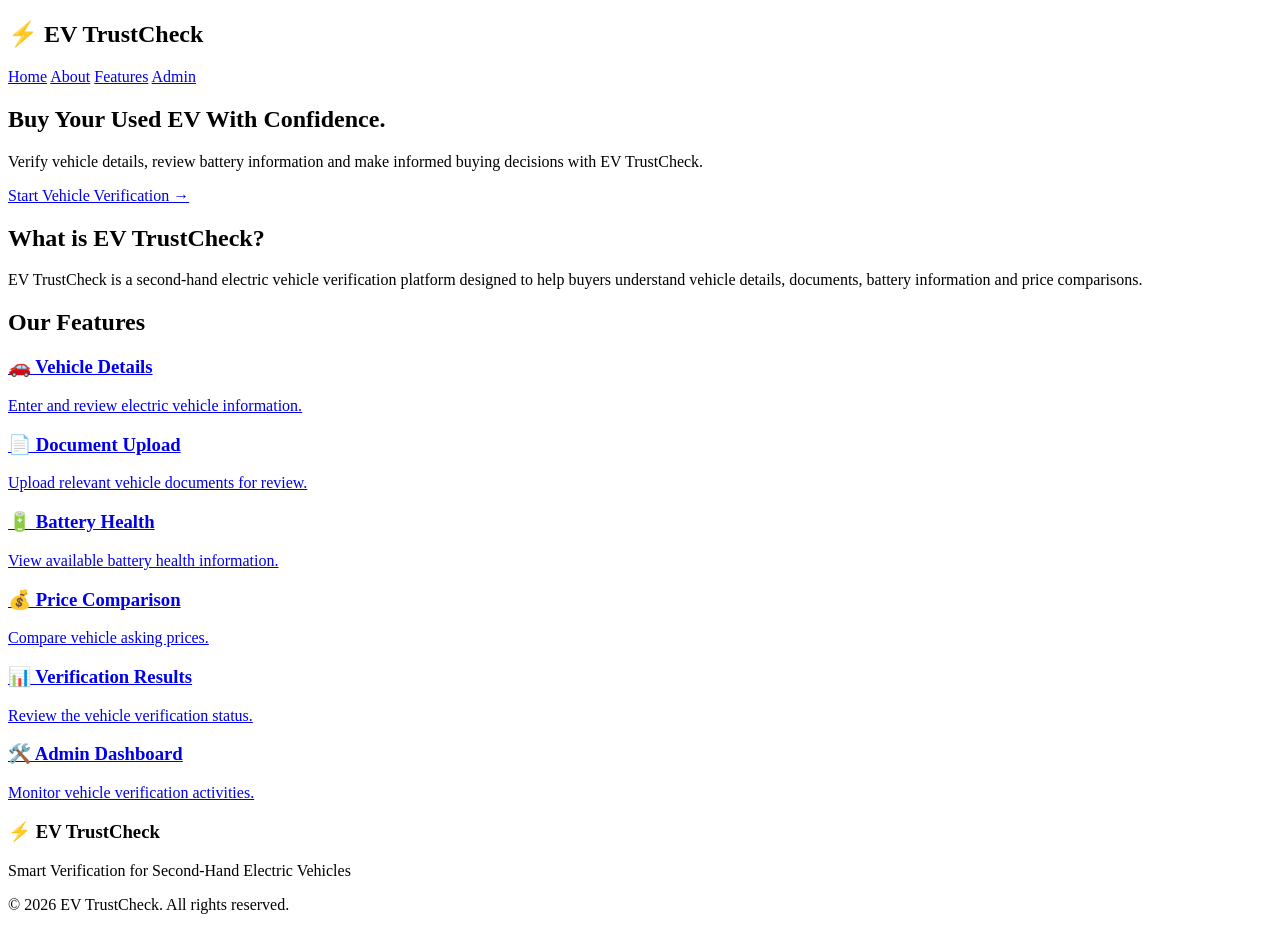
==== index.html @ 055411fd "Add files via upload Add EV TrustCheck frontend files" ====
<!DOCTYPE html>
<html lang="en">
<head>
    <meta charset="UTF-8">
    <meta name="viewport" content="width=device-width, initial-scale=1.0">
    <title>EV TrustCheck | Smart EV Verification</title>
    <link rel="stylesheet" href="css/style.css">
</head>

<body>

    <!-- Navigation -->
    <header class="navbar">
        <h2>⚡ EV TrustCheck</h2>

        <nav>
            <a href="index.html">Home</a>
            <a href="#about">About</a>
            <a href="#features">Features</a>
            <a href="admin-dashboard.html">Admin</a>
        </nav>
    </header>

    <!-- Hero Section -->
    <section class="hero">
        <div class="hero-content">
            <h1>
                Buy Your Used EV
                <span>With Confidence.</span>
            </h1>

            <p>
                Verify vehicle details, review battery information
                and make informed buying decisions with EV TrustCheck.
            </p>

            <a href="vehicle-details.html" class="primary-btn">
                Start Vehicle Verification →
            </a>
        </div>
    </section>

    <!-- About Section -->
    <section class="about" id="about">
        <h2>What is EV TrustCheck?</h2>

        <p>
            EV TrustCheck is a second-hand electric vehicle
            verification platform designed to help buyers
            understand vehicle details, documents, battery
            information and price comparisons.
        </p>
    </section>

    <!-- Features Section -->
    <section class="features" id="features">

        <h2>Our Features</h2>

        <div class="feature-container">

            <!-- Vehicle Details -->
            <a href="vehicle-details.html" class="feature-link">
                <div class="feature-card">
                    <h3>🚗 Vehicle Details</h3>
                    <p>Enter and review electric vehicle information.</p>
                </div>
            </a>

            <!-- Document Upload -->
            <a href="document-upload.html" class="feature-link">
                <div class="feature-card">
                    <h3>📄 Document Upload</h3>
                    <p>Upload relevant vehicle documents for review.</p>
                </div>
            </a>

            <!-- Battery Health -->
            <a href="battery-health.html" class="feature-link">
                <div class="feature-card">
                    <h3>🔋 Battery Health</h3>
                    <p>View available battery health information.</p>
                </div>
            </a>

            <!-- Price Comparison -->
            <a href="price-comparison.html" class="feature-link">
                <div class="feature-card">
                    <h3>💰 Price Comparison</h3>
                    <p>Compare vehicle asking prices.</p>
                </div>
            </a>

            <!-- Verification Results -->
            <a href="verification-results.html" class="feature-link">
                <div class="feature-card">
                    <h3>📊 Verification Results</h3>
                    <p>Review the vehicle verification status.</p>
                </div>
            </a>

            <!-- Admin Dashboard -->
            <a href="admin-dashboard.html" class="feature-link">
                <div class="feature-card">
                    <h3>🛠️ Admin Dashboard</h3>
                    <p>Monitor vehicle verification activities.</p>
                </div>
            </a>

        </div>
    </section>

    <!-- Footer -->
    <footer id="contact">
        <h3>⚡ EV TrustCheck</h3>
        <p>Smart Verification for Second-Hand Electric Vehicles</p>
        <p>© 2026 EV TrustCheck. All rights reserved.</p>
    </footer>

</body>
</html>
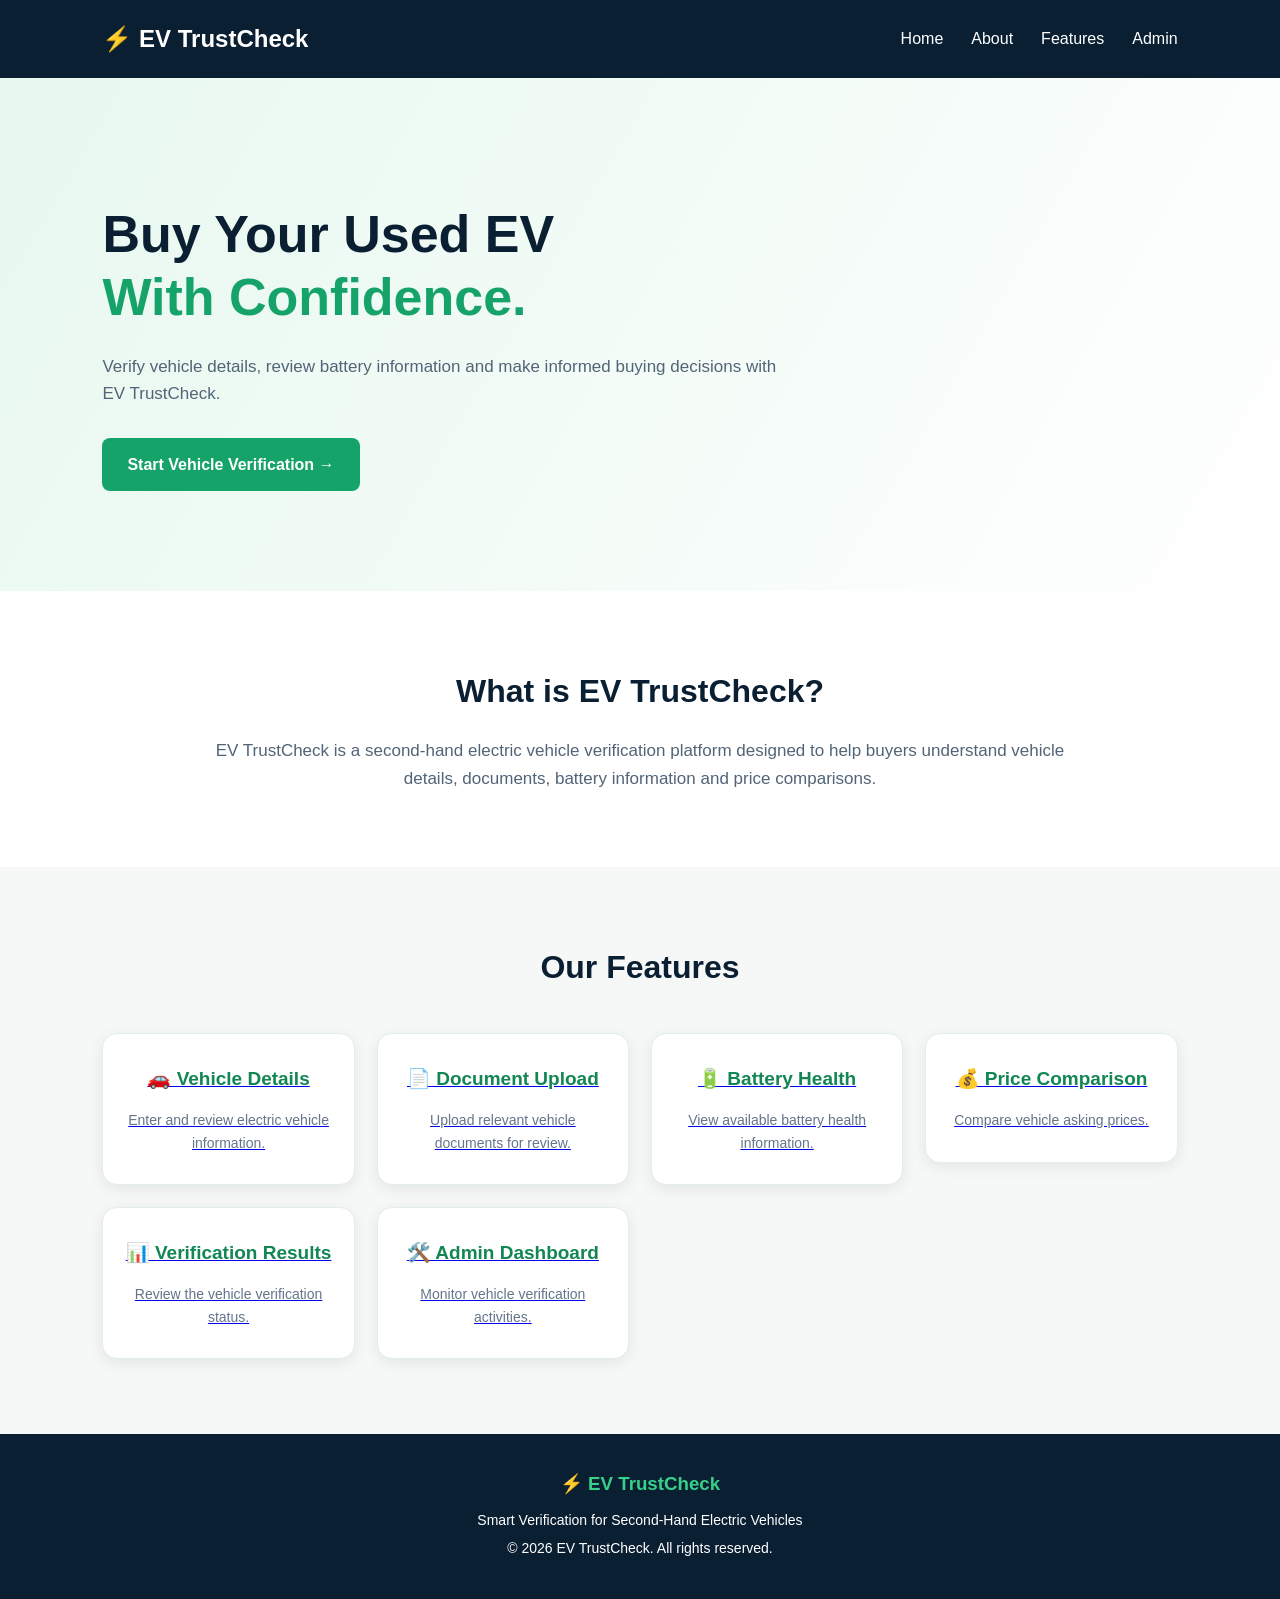
==== commit e153373a: "Update index.html" ====
--- a/index.html
+++ b/index.html
@@ -4,7 +4,7 @@
     <meta charset="UTF-8">
     <meta name="viewport" content="width=device-width, initial-scale=1.0">
     <title>EV TrustCheck | Smart EV Verification</title>
-    <link rel="stylesheet" href="css/style.css">
+    <link rel="stylesheet" href="style.css">
 </head>
 
 <body>
@@ -118,4 +118,4 @@
     </footer>
 
 </body>
-</html>+</html>
--- a/style.css
+++ b/style.css
@@ -0,0 +1,282 @@
+* {
+    margin: 0;
+    padding: 0;
+    box-sizing: border-box;
+}
+
+html {
+    scroll-behavior: smooth;
+}
+
+body {
+    font-family: Arial, sans-serif;
+    background: #f5f8f7;
+    color: #0b1f33;
+    line-height: 1.6;
+}
+
+/* Navigation */
+.navbar {
+    background: #0b1f33;
+    color: white;
+    padding: 20px 8%;
+    display: flex;
+    justify-content: space-between;
+    align-items: center;
+}
+
+.logo {
+    font-size: 25px;
+    font-weight: bold;
+    color: #35d08a;
+}
+
+.navbar nav {
+    display: flex;
+    gap: 28px;
+}
+
+.navbar nav a {
+    color: white;
+    text-decoration: none;
+}
+
+.navbar nav a:hover {
+    color: #35d08a;
+}
+
+/* Hero */
+.hero {
+    min-height: 480px;
+    padding: 100px 8%;
+    display: flex;
+    align-items: center;
+    background: linear-gradient(120deg, #e7f8ef, white);
+}
+
+.hero-content {
+    max-width: 700px;
+}
+
+.tag {
+    background: #d4f5e4;
+    color: #128653;
+    padding: 9px 16px;
+    border-radius: 25px;
+    font-size: 13px;
+    font-weight: bold;
+}
+
+.hero h1 {
+    font-size: 52px;
+    line-height: 1.2;
+    margin: 25px 0;
+    color: #0b1f33;
+}
+
+.hero h1 span {
+    color: #16a36a;
+    display: block;
+}
+
+.hero p {
+    font-size: 17px;
+    color: #526477;
+    margin-bottom: 30px;
+}
+
+.primary-btn {
+    display: inline-block;
+    background: #16a36a;
+    color: white;
+    padding: 14px 25px;
+    border-radius: 8px;
+    text-decoration: none;
+    font-weight: bold;
+}
+
+/* About */
+.about {
+    text-align: center;
+    padding: 75px 10%;
+    background: white;
+}
+
+.about h2,
+.features h2 {
+    font-size: 32px;
+    margin-bottom: 20px;
+}
+
+.about p {
+    max-width: 850px;
+    margin: auto;
+    color: #526477;
+    font-size: 17px;
+}
+
+/* Features */
+.features {
+    padding: 75px 8%;
+    text-align: center;
+}
+
+.feature-container {
+    display: grid;
+    grid-template-columns: repeat(4, 1fr);
+    gap: 22px;
+    margin-top: 40px;
+}
+
+.feature-card {
+    background: white;
+    padding: 30px 20px;
+    border-radius: 12px;
+    border: 1px solid #e2eee8;
+    box-shadow: 0 5px 20px rgba(11, 31, 51, 0.06);
+    transition: 0.3s;
+}
+
+.feature-card:hover {
+    transform: translateY(-6px);
+    border-color: #16a36a;
+}
+
+.feature-card h3 {
+    color: #128653;
+    margin-bottom: 15px;
+    font-size: 19px;
+}
+
+.feature-card p {
+    color: #64748b;
+    font-size: 14px;
+}
+
+/* Footer */
+footer {
+    background: #0b1f33;
+    color: white;
+    text-align: center;
+    padding: 35px 15px;
+}
+
+footer h3 {
+    color: #35d08a;
+    margin-bottom: 10px;
+}
+
+footer p {
+    font-size: 14px;
+    margin: 5px;
+}
+
+/* Responsive */
+@media (max-width: 900px) {
+    .feature-container {
+        grid-template-columns: repeat(2, 1fr);
+    }
+
+    .hero h1 {
+        font-size: 40px;
+    }
+}
+
+@media (max-width: 600px) {
+    .navbar {
+        flex-direction: column;
+        gap: 15px;
+    }
+
+    .navbar nav {
+        flex-wrap: wrap;
+        justify-content: center;
+        gap: 15px;
+    }
+
+    .hero {
+        padding: 70px 7%;
+    }
+
+    .hero h1 {
+        font-size: 34px;
+    }
+
+    .feature-container {
+        grid-template-columns: 1fr;
+    }
+}
+/* Feature Card Hover Effect */
+.feature-card {
+    background: white;
+    padding: 30px 20px;
+    border-radius: 15px;
+    box-shadow: 0 4px 15px rgba(0,0,0,0.08);
+    transition: 0.3s ease;
+    cursor: pointer;
+}
+
+.feature-card:hover {
+    transform: translateY(-8px);
+    box-shadow: 0 10px 25px rgba(0,0,0,0.15);
+}
+/* Vehicle Details Page */
+
+.vehicle-page {
+    display: flex;
+    flex-direction: column;
+    align-items: center;
+    padding: 60px 20px;
+    background: #f5f8f7;
+    min-height: 80vh;
+}
+
+.vehicle-page h1 {
+    color: #123047;
+    font-size: 36px;
+    margin-bottom: 10px;
+}
+
+.vehicle-page p {
+    margin-bottom: 30px;
+    text-align: center;
+}
+
+.vehicle-page form {
+    display: flex;
+    flex-direction: column;
+    width: 100%;
+    max-width: 550px;
+    background: white;
+    padding: 30px;
+    border-radius: 15px;
+    box-shadow: 0 4px 20px rgba(0,0,0,0.08);
+}
+
+.vehicle-page label {
+    margin: 12px 0 6px;
+    font-weight: bold;
+    color: #123047;
+}
+
+.vehicle-page input {
+    padding: 12px;
+    border: 1px solid #ccc;
+    border-radius: 7px;
+    font-size: 15px;
+}
+
+.vehicle-page button {
+    margin-top: 25px;
+    padding: 14px;
+    background: #168b45;
+    color: white;
+    border: none;
+    border-radius: 8px;
+    font-size: 16px;
+    cursor: pointer;
+}
+
+.vehicle-page button:hover {
+    background: #106b35;
+}
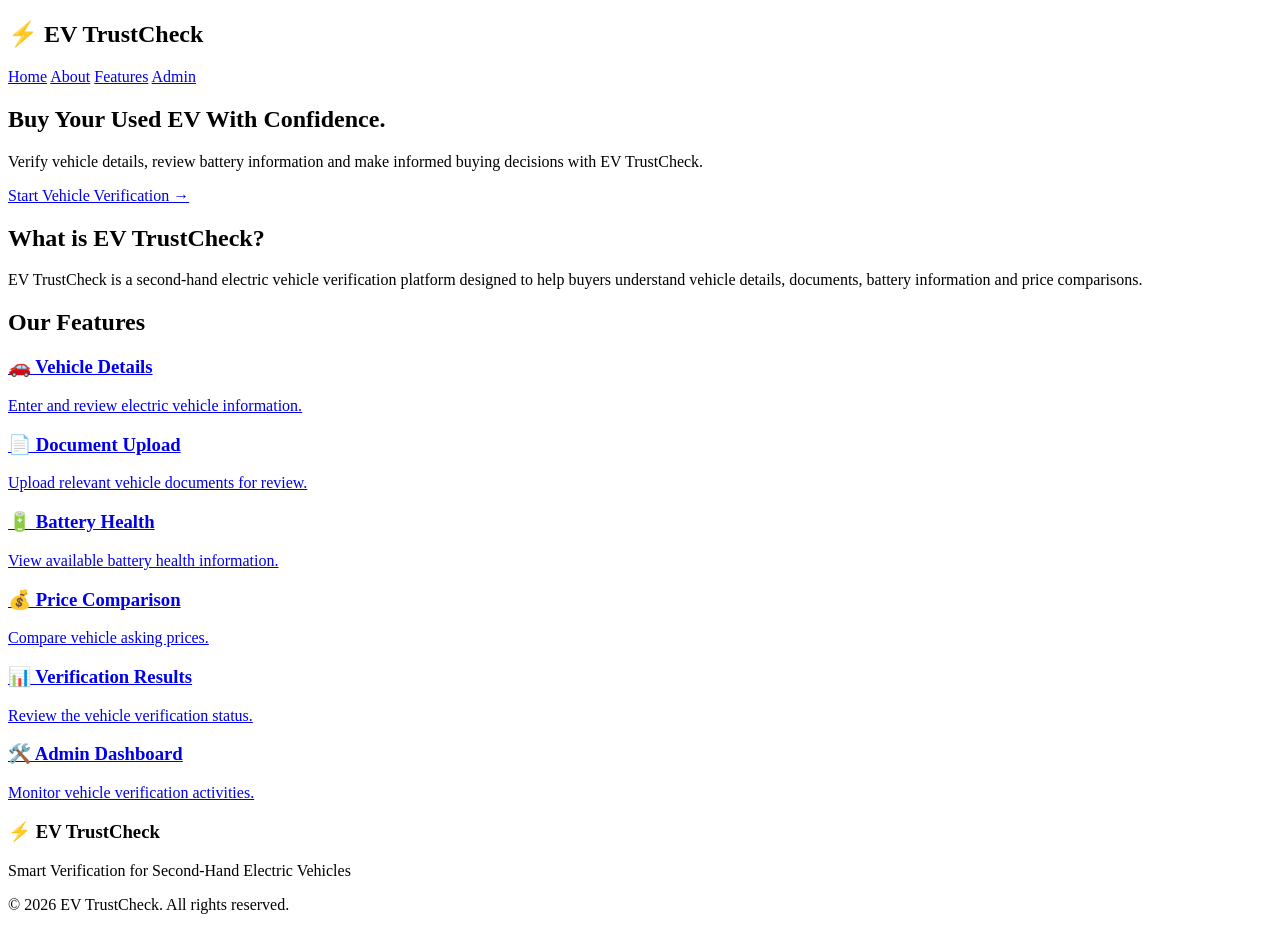
==== commit 4d9eb49a: "Add files via upload" ====
--- a/index.html
+++ b/index.html
@@ -4,7 +4,7 @@
     <meta charset="UTF-8">
     <meta name="viewport" content="width=device-width, initial-scale=1.0">
     <title>EV TrustCheck | Smart EV Verification</title>
-    <link rel="stylesheet" href="style.css">
+    <link rel="stylesheet" href="css/style.css">
 </head>
 
 <body>
@@ -116,6 +116,22 @@
         <p>Smart Verification for Second-Hand Electric Vehicles</p>
         <p>© 2026 EV TrustCheck. All rights reserved.</p>
     </footer>
+<script>
+async function checkBackend() {
+    try {
+        const response = await fetch(
+            "https://http-127-0-0-1-5500-frontend-index-html.onrender.com/api/status"
+        );
 
+        const data = await response.json();
+        console.log("Backend Connected:", data);
+
+    } catch (error) {
+        console.error("Backend Connection Failed:", error);
+    }
+}
+
+checkBackend();
+</script>
 </body>
-</html>
+</html>
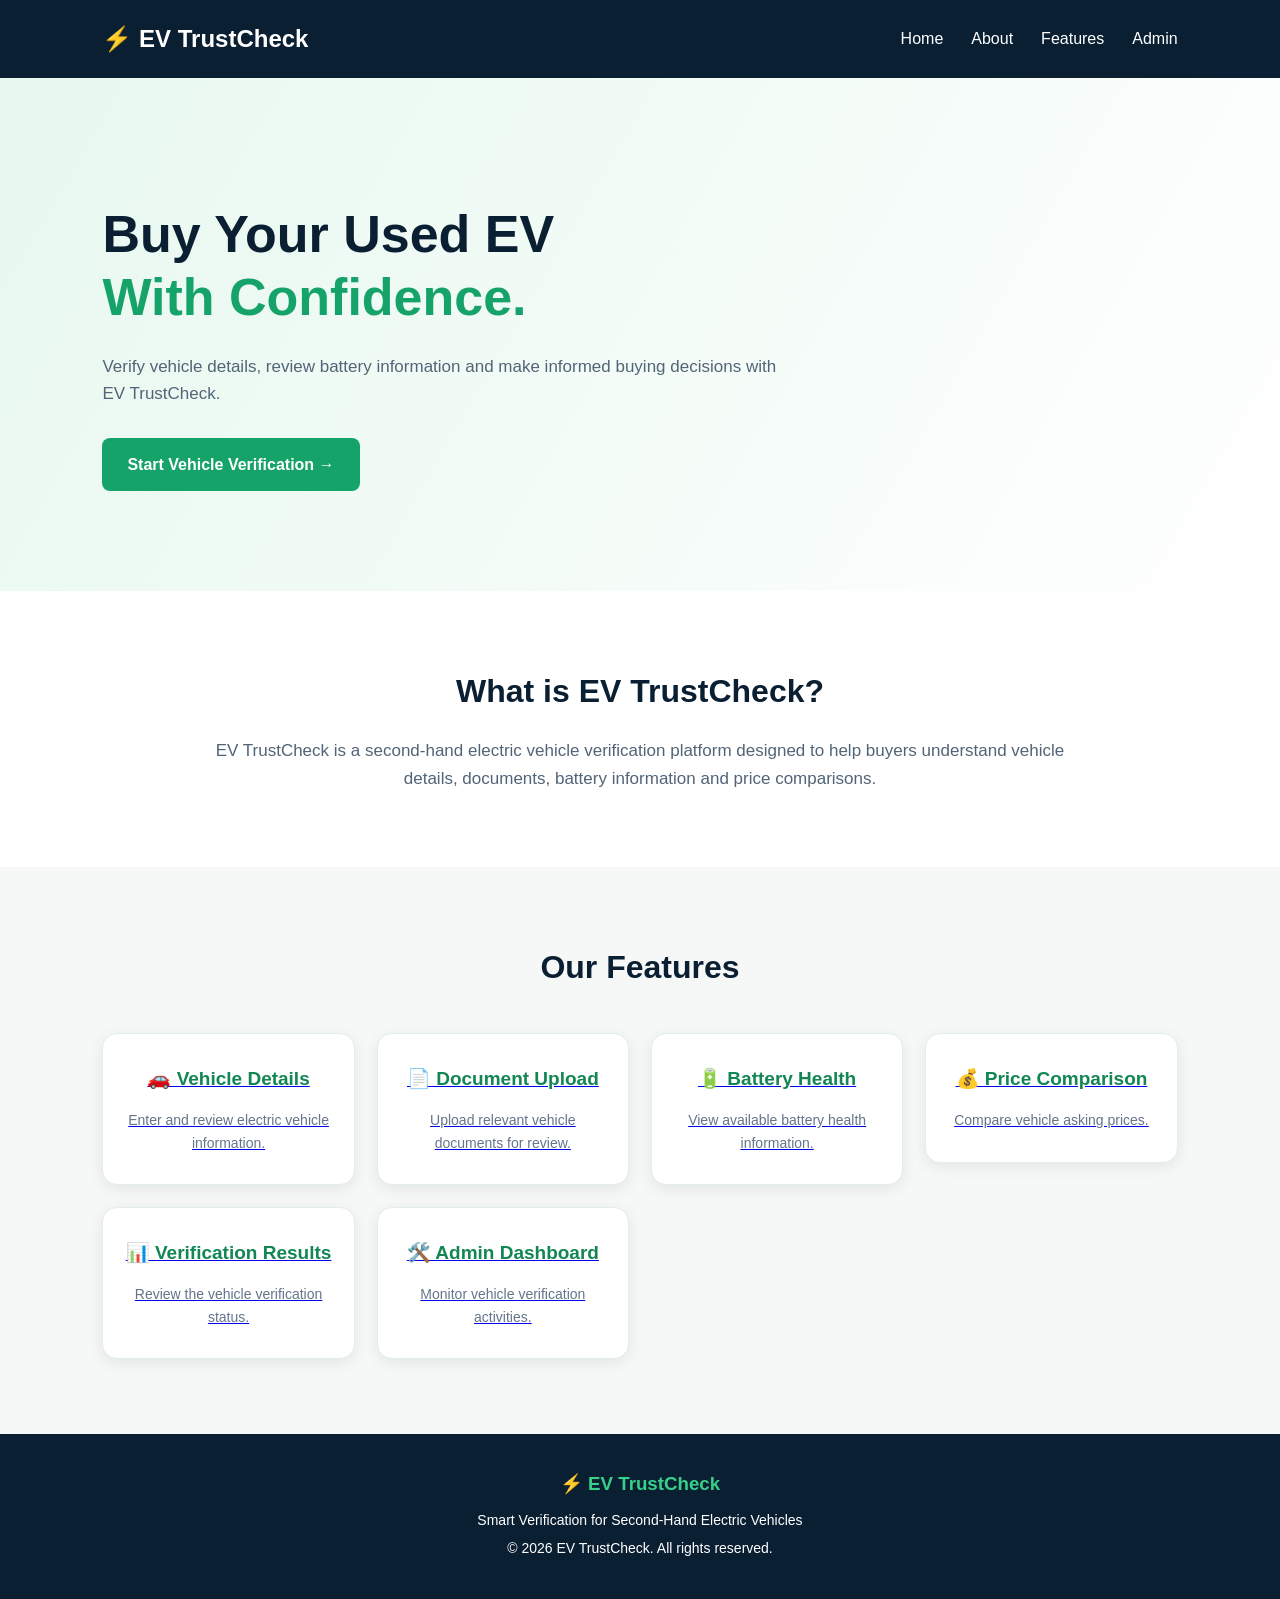
==== commit 1b957770: "Add files via upload" ====
--- a/index.html
+++ b/index.html
@@ -4,7 +4,7 @@
     <meta charset="UTF-8">
     <meta name="viewport" content="width=device-width, initial-scale=1.0">
     <title>EV TrustCheck | Smart EV Verification</title>
-    <link rel="stylesheet" href="css/style.css">
+    <link rel="stylesheet" href="style.css">
 </head>
 
 <body>
--- a/style.css
+++ b/style.css
@@ -0,0 +1,282 @@
+* {
+    margin: 0;
+    padding: 0;
+    box-sizing: border-box;
+}
+
+html {
+    scroll-behavior: smooth;
+}
+
+body {
+    font-family: Arial, sans-serif;
+    background: #f5f8f7;
+    color: #0b1f33;
+    line-height: 1.6;
+}
+
+/* Navigation */
+.navbar {
+    background: #0b1f33;
+    color: white;
+    padding: 20px 8%;
+    display: flex;
+    justify-content: space-between;
+    align-items: center;
+}
+
+.logo {
+    font-size: 25px;
+    font-weight: bold;
+    color: #35d08a;
+}
+
+.navbar nav {
+    display: flex;
+    gap: 28px;
+}
+
+.navbar nav a {
+    color: white;
+    text-decoration: none;
+}
+
+.navbar nav a:hover {
+    color: #35d08a;
+}
+
+/* Hero */
+.hero {
+    min-height: 480px;
+    padding: 100px 8%;
+    display: flex;
+    align-items: center;
+    background: linear-gradient(120deg, #e7f8ef, white);
+}
+
+.hero-content {
+    max-width: 700px;
+}
+
+.tag {
+    background: #d4f5e4;
+    color: #128653;
+    padding: 9px 16px;
+    border-radius: 25px;
+    font-size: 13px;
+    font-weight: bold;
+}
+
+.hero h1 {
+    font-size: 52px;
+    line-height: 1.2;
+    margin: 25px 0;
+    color: #0b1f33;
+}
+
+.hero h1 span {
+    color: #16a36a;
+    display: block;
+}
+
+.hero p {
+    font-size: 17px;
+    color: #526477;
+    margin-bottom: 30px;
+}
+
+.primary-btn {
+    display: inline-block;
+    background: #16a36a;
+    color: white;
+    padding: 14px 25px;
+    border-radius: 8px;
+    text-decoration: none;
+    font-weight: bold;
+}
+
+/* About */
+.about {
+    text-align: center;
+    padding: 75px 10%;
+    background: white;
+}
+
+.about h2,
+.features h2 {
+    font-size: 32px;
+    margin-bottom: 20px;
+}
+
+.about p {
+    max-width: 850px;
+    margin: auto;
+    color: #526477;
+    font-size: 17px;
+}
+
+/* Features */
+.features {
+    padding: 75px 8%;
+    text-align: center;
+}
+
+.feature-container {
+    display: grid;
+    grid-template-columns: repeat(4, 1fr);
+    gap: 22px;
+    margin-top: 40px;
+}
+
+.feature-card {
+    background: white;
+    padding: 30px 20px;
+    border-radius: 12px;
+    border: 1px solid #e2eee8;
+    box-shadow: 0 5px 20px rgba(11, 31, 51, 0.06);
+    transition: 0.3s;
+}
+
+.feature-card:hover {
+    transform: translateY(-6px);
+    border-color: #16a36a;
+}
+
+.feature-card h3 {
+    color: #128653;
+    margin-bottom: 15px;
+    font-size: 19px;
+}
+
+.feature-card p {
+    color: #64748b;
+    font-size: 14px;
+}
+
+/* Footer */
+footer {
+    background: #0b1f33;
+    color: white;
+    text-align: center;
+    padding: 35px 15px;
+}
+
+footer h3 {
+    color: #35d08a;
+    margin-bottom: 10px;
+}
+
+footer p {
+    font-size: 14px;
+    margin: 5px;
+}
+
+/* Responsive */
+@media (max-width: 900px) {
+    .feature-container {
+        grid-template-columns: repeat(2, 1fr);
+    }
+
+    .hero h1 {
+        font-size: 40px;
+    }
+}
+
+@media (max-width: 600px) {
+    .navbar {
+        flex-direction: column;
+        gap: 15px;
+    }
+
+    .navbar nav {
+        flex-wrap: wrap;
+        justify-content: center;
+        gap: 15px;
+    }
+
+    .hero {
+        padding: 70px 7%;
+    }
+
+    .hero h1 {
+        font-size: 34px;
+    }
+
+    .feature-container {
+        grid-template-columns: 1fr;
+    }
+}
+/* Feature Card Hover Effect */
+.feature-card {
+    background: white;
+    padding: 30px 20px;
+    border-radius: 15px;
+    box-shadow: 0 4px 15px rgba(0,0,0,0.08);
+    transition: 0.3s ease;
+    cursor: pointer;
+}
+
+.feature-card:hover {
+    transform: translateY(-8px);
+    box-shadow: 0 10px 25px rgba(0,0,0,0.15);
+}
+/* Vehicle Details Page */
+
+.vehicle-page {
+    display: flex;
+    flex-direction: column;
+    align-items: center;
+    padding: 60px 20px;
+    background: #f5f8f7;
+    min-height: 80vh;
+}
+
+.vehicle-page h1 {
+    color: #123047;
+    font-size: 36px;
+    margin-bottom: 10px;
+}
+
+.vehicle-page p {
+    margin-bottom: 30px;
+    text-align: center;
+}
+
+.vehicle-page form {
+    display: flex;
+    flex-direction: column;
+    width: 100%;
+    max-width: 550px;
+    background: white;
+    padding: 30px;
+    border-radius: 15px;
+    box-shadow: 0 4px 20px rgba(0,0,0,0.08);
+}
+
+.vehicle-page label {
+    margin: 12px 0 6px;
+    font-weight: bold;
+    color: #123047;
+}
+
+.vehicle-page input {
+    padding: 12px;
+    border: 1px solid #ccc;
+    border-radius: 7px;
+    font-size: 15px;
+}
+
+.vehicle-page button {
+    margin-top: 25px;
+    padding: 14px;
+    background: #168b45;
+    color: white;
+    border: none;
+    border-radius: 8px;
+    font-size: 16px;
+    cursor: pointer;
+}
+
+.vehicle-page button:hover {
+    background: #106b35;
+}
